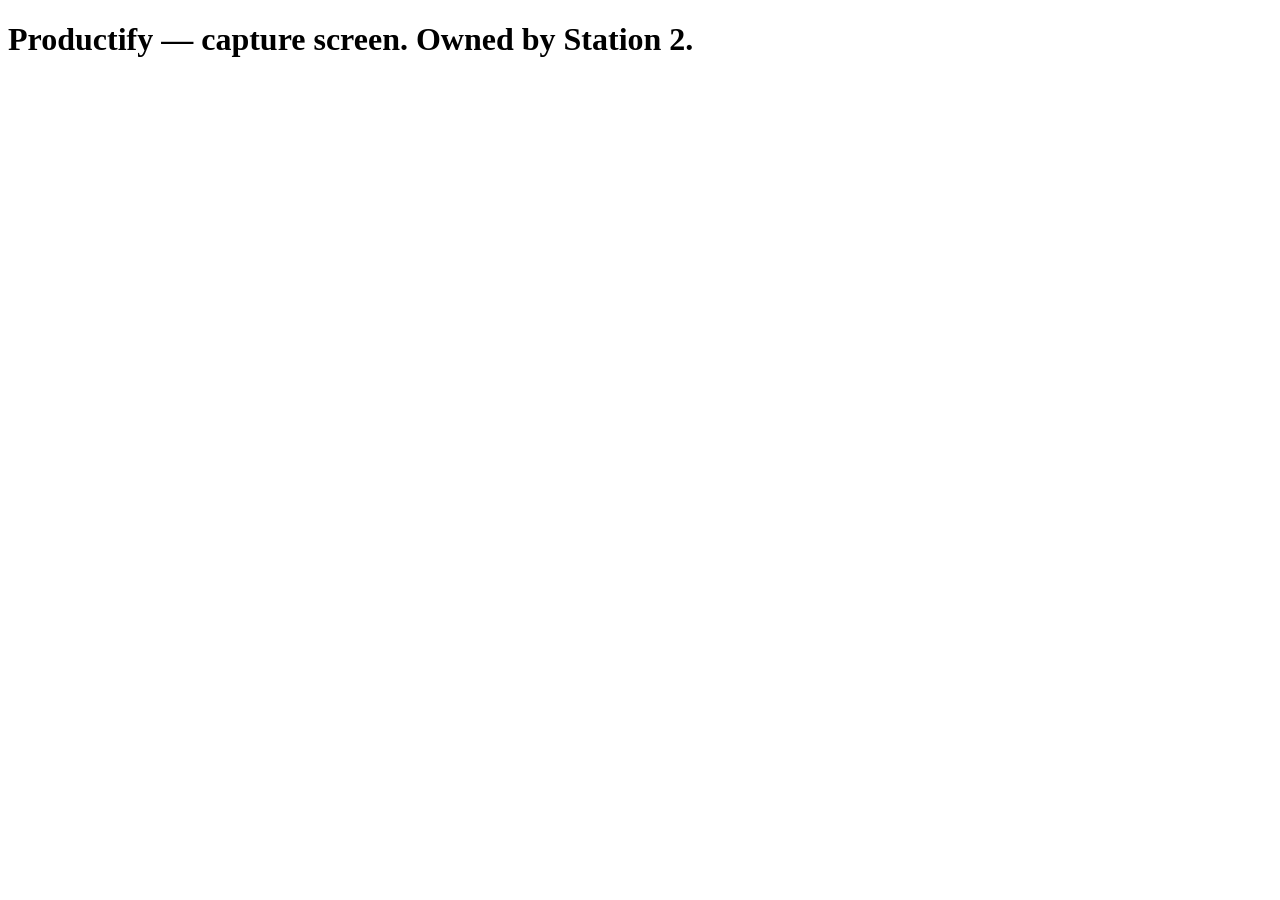
==== web/index.html @ 103e4444 "add fastapi scaffold, config, models and storage" ====
<!doctype html>
<html lang="en">
  <head>
    <meta charset="utf-8" />
    <meta name="viewport" content="width=device-width, initial-scale=1" />
    <title>Productify</title>
  </head>
  <body>
    <h1>Productify — capture screen. Owned by Station 2.</h1>
  </body>
</html>
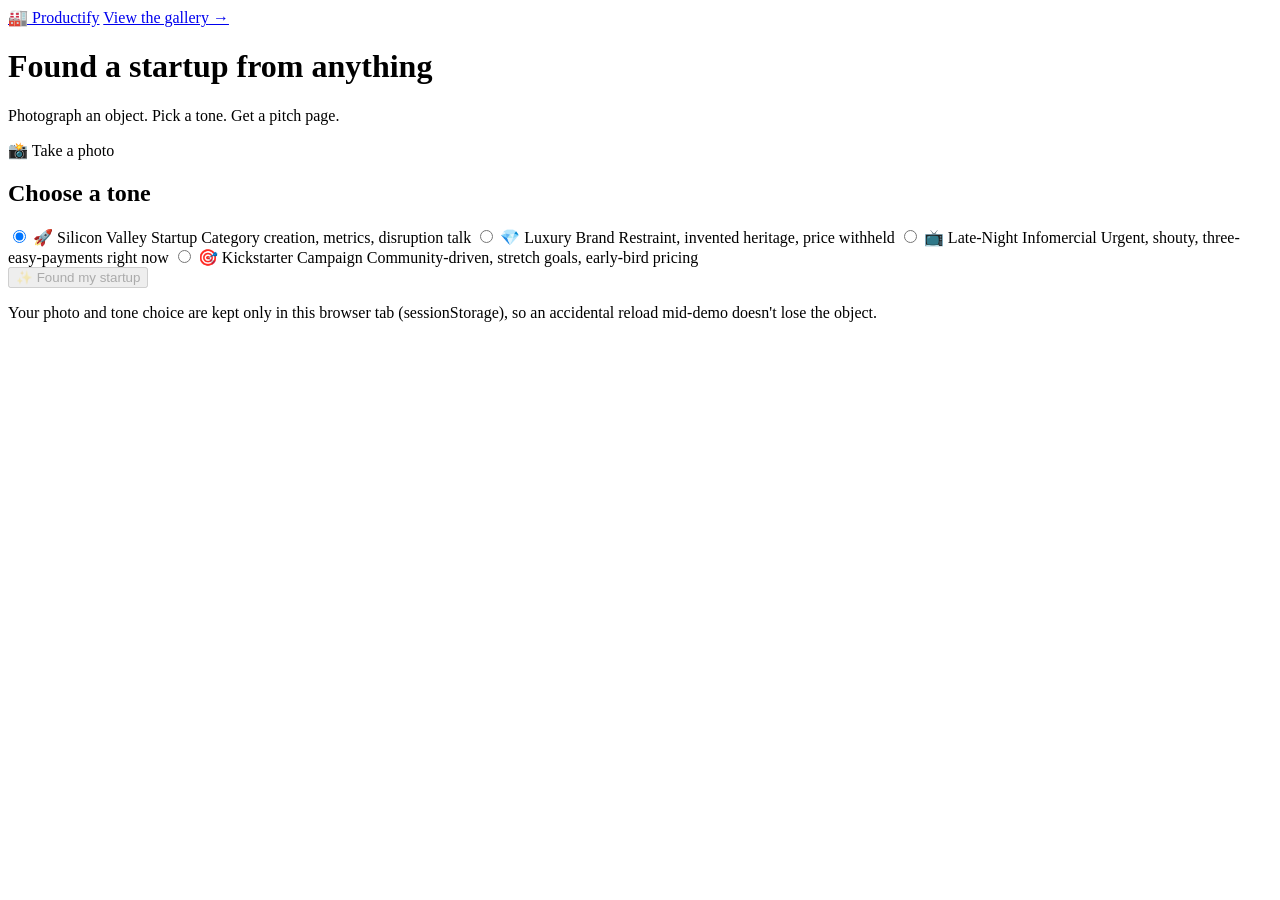
==== commit 1dce241e: "add html features" ====
--- a/web/index.html
+++ b/web/index.html
@@ -1,11 +1,131 @@
-<!doctype html>
+<!DOCTYPE html>
 <html lang="en">
-  <head>
-    <meta charset="utf-8" />
-    <meta name="viewport" content="width=device-width, initial-scale=1" />
-    <title>Productify</title>
-  </head>
-  <body>
-    <h1>Productify — capture screen. Owned by Station 2.</h1>
-  </body>
+<head>
+<meta charset="UTF-8">
+<meta name="viewport" content="width=device-width, initial-scale=1, viewport-fit=cover">
+<title>Productify — found a startup</title>
+<script>
+  // Apply presenter mode (?presenter=1) before first paint so there is no
+  // flash of the normal layout. See style.css .presenter-hide / html.presenter-mode.
+  (function () {
+    try {
+      var params = new URLSearchParams(location.search);
+      if (params.get("presenter") === "1") {
+        document.documentElement.classList.add("presenter-mode");
+      }
+    } catch (e) {
+      /* URLSearchParams missing on some very old browser: presenter mode just won't engage */
+    }
+  })();
+</script>
+<link rel="stylesheet" href="/static/style.css">
+</head>
+<body>
+<div class="page">
+
+  <header class="topbar presenter-hide" id="topbar">
+    <a href="/" class="brand-mark">🏭 Productify</a>
+    <a href="/gallery.html" class="counter-link" id="counter-link">
+      <span id="counter-text">View the gallery</span><span aria-hidden="true"> →</span>
+    </a>
+  </header>
+
+  <main class="main">
+    <h1 class="page-title presenter-hide">Found a startup from anything</h1>
+    <p class="page-sub presenter-hide">Photograph an object. Pick a tone. Get a pitch page.</p>
+
+    <section class="card photo-section" aria-label="Photo">
+      <div class="preview-frame" id="preview-frame">
+        <img id="preview-img" alt="Preview of your photo" hidden>
+        <label class="capture-label" id="capture-label" for="photo-input">
+          <span class="capture-icon" aria-hidden="true">📸</span>
+          <span>Take a photo</span>
+        </label>
+      </div>
+      <input type="file" id="photo-input" accept="image/*" capture="environment" hidden>
+      <div class="photo-controls" id="photo-controls" hidden>
+        <button type="button" id="choose-another-btn" class="btn btn-ghost">Choose another</button>
+        <span class="size-note presenter-hide" id="size-note"></span>
+      </div>
+    </section>
+
+    <section class="card tone-section" aria-label="Choose a tone">
+      <h2 class="section-title presenter-hide">Choose a tone</h2>
+      <div class="tone-grid" role="radiogroup" aria-label="Pitch tone" id="tone-grid">
+
+        <label class="tone-card" data-tone="vc">
+          <input class="tone-radio" type="radio" name="tone" value="vc" checked aria-label="Silicon Valley Startup">
+          <span class="tone-card-body">
+            <span class="tone-emoji" aria-hidden="true">🚀</span>
+            <span class="tone-name">Silicon Valley Startup</span>
+            <span class="tone-desc">Category creation, metrics, disruption talk</span>
+          </span>
+        </label>
+
+        <label class="tone-card" data-tone="luxury">
+          <input class="tone-radio" type="radio" name="tone" value="luxury" aria-label="Luxury Brand">
+          <span class="tone-card-body">
+            <span class="tone-emoji" aria-hidden="true">💎</span>
+            <span class="tone-name">Luxury Brand</span>
+            <span class="tone-desc">Restraint, invented heritage, price withheld</span>
+          </span>
+        </label>
+
+        <label class="tone-card" data-tone="infomercial">
+          <input class="tone-radio" type="radio" name="tone" value="infomercial" aria-label="Late-Night Infomercial">
+          <span class="tone-card-body">
+            <span class="tone-emoji" aria-hidden="true">📺</span>
+            <span class="tone-name">Late-Night Infomercial</span>
+            <span class="tone-desc">Urgent, shouty, three-easy-payments right now</span>
+          </span>
+        </label>
+
+        <label class="tone-card" data-tone="kickstarter">
+          <input class="tone-radio" type="radio" name="tone" value="kickstarter" aria-label="Kickstarter Campaign">
+          <span class="tone-card-body">
+            <span class="tone-emoji" aria-hidden="true">🎯</span>
+            <span class="tone-name">Kickstarter Campaign</span>
+            <span class="tone-desc">Community-driven, stretch goals, early-bird pricing</span>
+          </span>
+        </label>
+
+      </div>
+    </section>
+
+    <button type="button" id="submit-btn" class="btn btn-primary btn-block btn-big" disabled>✨ Found my startup</button>
+
+    <section class="card progress-card" id="progress-card" hidden aria-live="polite">
+      <ol class="progress-steps" id="progress-steps">
+        <li data-step="0" class="is-pending"><span class="step-marker" aria-hidden="true"></span><span>Looking at your object</span></li>
+        <li data-step="1" class="is-pending"><span class="step-marker" aria-hidden="true"></span><span>Inventing the company</span></li>
+        <li data-step="2" class="is-pending"><span class="step-marker" aria-hidden="true"></span><span>Designing the brand</span></li>
+        <li data-step="3" class="is-pending"><span class="step-marker" aria-hidden="true"></span><span>Publishing the page</span></li>
+      </ol>
+    </section>
+
+    <section class="card result-card" id="result-card" hidden aria-live="polite">
+      <h2 id="result-brand"></h2>
+      <p id="result-tagline" class="muted" hidden></p>
+      <p id="logo-status-note" class="muted small" hidden></p>
+      <div class="actions">
+        <a id="open-pitch-link" class="btn btn-primary" target="_blank" rel="noopener">Open the pitch</a>
+        <button type="button" id="try-another-btn" class="btn btn-ghost">Try another tone</button>
+      </div>
+    </section>
+
+    <section class="card error-card" id="error-card" hidden role="alert">
+      <p id="error-message"></p>
+      <button type="button" id="retry-btn" class="btn btn-ghost" hidden>Retry</button>
+    </section>
+
+    <p class="privacy-note presenter-hide" id="privacy-note">
+      Your photo and tone choice are kept only in this browser tab (sessionStorage), so an
+      accidental reload mid-demo doesn't lose the object.
+    </p>
+  </main>
+</div>
+
+<script src="/static/tones.js"></script>
+<script src="/static/app.js"></script>
+</body>
 </html>
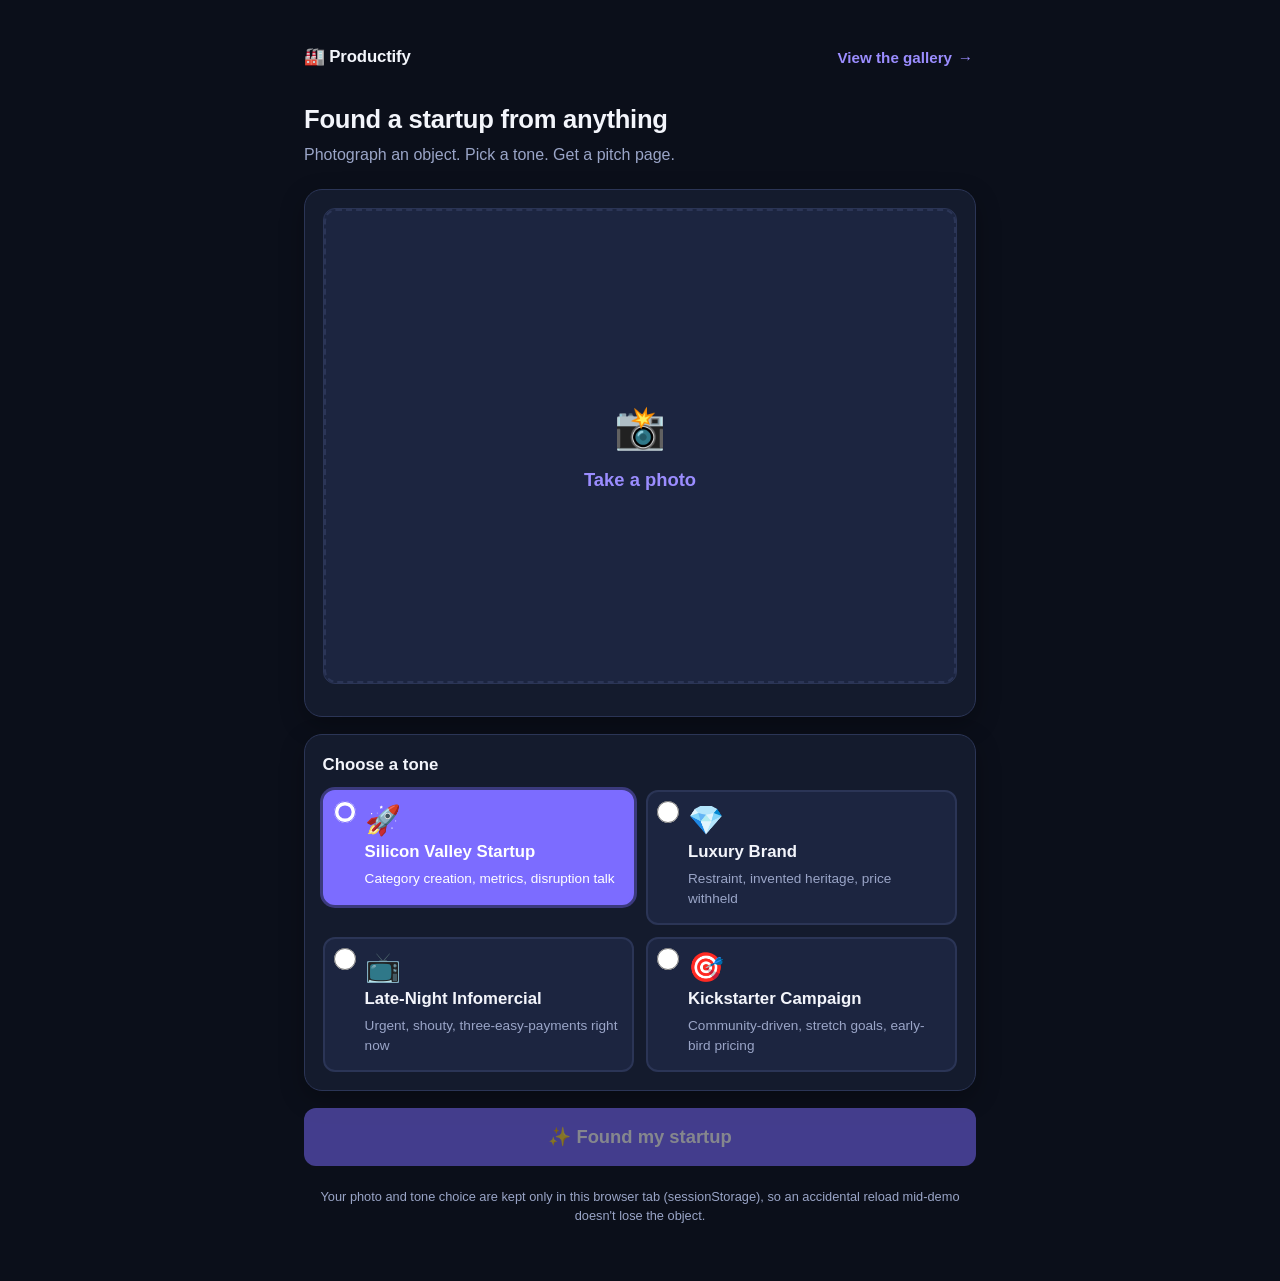
==== commit 48472543: "fix contract field names, relative asset paths and contrast floors" ====
--- a/web/index.html
+++ b/web/index.html
@@ -18,14 +18,14 @@
     }
   })();
 </script>
-<link rel="stylesheet" href="/static/style.css">
+<link rel="stylesheet" href="static/style.css">
 </head>
 <body>
 <div class="page">
 
   <header class="topbar presenter-hide" id="topbar">
-    <a href="/" class="brand-mark">🏭 Productify</a>
-    <a href="/gallery.html" class="counter-link" id="counter-link">
+    <a href="index.html" class="brand-mark">🏭 Productify</a>
+    <a href="gallery.html" class="counter-link" id="counter-link">
       <span id="counter-text">View the gallery</span><span aria-hidden="true"> →</span>
     </a>
   </header>
@@ -125,7 +125,7 @@
   </main>
 </div>
 
-<script src="/static/tones.js"></script>
-<script src="/static/app.js"></script>
+<script src="static/tones.js"></script>
+<script src="static/app.js"></script>
 </body>
 </html>
--- a/web/static/style.css
+++ b/web/static/style.css
@@ -0,0 +1,674 @@
+/* Productify — shared styles for index.html and gallery.html.
+   Single dark theme tuned for a hackathon demo: high contrast, big tap
+   targets, readable from a few metres away when projected. */
+
+/* ============ Reset ============ */
+*,
+*::before,
+*::after {
+  box-sizing: border-box;
+}
+html,
+body {
+  margin: 0;
+  padding: 0;
+}
+img {
+  max-width: 100%;
+  display: block;
+}
+/* The JS toggles visibility with the `hidden` attribute throughout. Any later
+   `display` rule would silently beat it, so pin it here once. */
+[hidden] {
+  display: none !important;
+}
+button {
+  font: inherit;
+}
+a {
+  color: inherit;
+}
+ol,
+ul {
+  margin: 0;
+  padding: 0;
+  list-style: none;
+}
+h1,
+h2,
+h3,
+p {
+  margin: 0;
+}
+
+/* ============ Tokens ============ */
+:root {
+  --bg: #0b0f1a;
+  --surface: #141b2d;
+  --surface-2: #1c2540;
+  --border: #2b3556;
+  --text: #f3f5fb;
+  --muted: #9aa5c7;
+  --accent: #7c6cff;
+  --accent-strong: #9b8dff;
+  --accent-contrast: #ffffff;
+  --success: #2fbf71;
+  --danger: #ff6b6b;
+  --warn: #ffb648;
+  --highlight-bg: rgba(124, 108, 255, 0.18);
+  --highlight-bg-strong: rgba(124, 108, 255, 0.38);
+  --radius-lg: 18px;
+  --radius-md: 12px;
+  --radius-sm: 8px;
+  --shadow-card: 0 8px 24px rgba(0, 0, 0, 0.28);
+  --font-body: -apple-system, BlinkMacSystemFont, "Segoe UI", Roboto, Helvetica,
+    Arial, sans-serif;
+}
+
+/* Presenter mode (?presenter=1) scales the whole rem-based layout ~1.4x. */
+html {
+  font-size: 100%;
+}
+html.presenter-mode {
+  font-size: 140%;
+}
+
+body {
+  background: var(--bg);
+  color: var(--text);
+  font-family: var(--font-body);
+  line-height: 1.45;
+  -webkit-font-smoothing: antialiased;
+  min-height: 100vh;
+}
+
+a:focus-visible,
+button:focus-visible,
+input:focus-visible,
+.chip:focus-visible {
+  outline: 3px solid var(--accent-strong);
+  outline-offset: 2px;
+}
+
+.page {
+  max-width: 720px;
+  margin: 0 auto;
+  padding: 1rem 1.1rem 3rem;
+}
+
+/* ============ Topbar ============ */
+.topbar {
+  display: flex;
+  align-items: center;
+  justify-content: space-between;
+  gap: 0.75rem;
+  padding: 0.6rem 0 1.2rem;
+  flex-wrap: wrap;
+}
+.brand-mark {
+  font-weight: 800;
+  font-size: 1.05rem;
+  letter-spacing: -0.01em;
+  text-decoration: none;
+  color: var(--text);
+}
+.counter-link {
+  display: inline-flex;
+  align-items: center;
+  gap: 0.35rem;
+  color: var(--accent-strong);
+  text-decoration: none;
+  font-weight: 600;
+  font-size: 0.95rem;
+  min-height: 48px;
+  padding: 0.4rem 0.2rem;
+}
+.counter-link:hover,
+.counter-link:focus-visible {
+  text-decoration: underline;
+}
+
+/* ============ Headings ============ */
+.page-title {
+  font-size: 1.6rem;
+  font-weight: 800;
+  margin-bottom: 0.35rem;
+  letter-spacing: -0.01em;
+}
+.page-sub {
+  color: var(--muted);
+  margin-bottom: 1.4rem;
+  font-size: 1rem;
+}
+.section-title {
+  font-size: 1.05rem;
+  font-weight: 700;
+  margin-bottom: 0.8rem;
+  color: var(--text);
+}
+
+/* ============ Card shell ============ */
+.card {
+  background: var(--surface);
+  border: 1px solid var(--border);
+  border-radius: var(--radius-lg);
+  padding: 1.1rem;
+  margin-bottom: 1.1rem;
+  box-shadow: var(--shadow-card);
+}
+
+/* ============ Photo capture ============ */
+.preview-frame {
+  position: relative;
+  width: 100%;
+  aspect-ratio: 4 / 3;
+  border-radius: var(--radius-md);
+  overflow: hidden;
+  background: var(--surface-2);
+  border: 1px solid var(--border);
+  margin-bottom: 0.9rem;
+}
+.preview-frame img {
+  width: 100%;
+  height: 100%;
+  object-fit: cover;
+}
+.preview-frame:not(.has-photo) img {
+  display: none;
+}
+.capture-label {
+  position: absolute;
+  inset: 0;
+  display: flex;
+  flex-direction: column;
+  align-items: center;
+  justify-content: center;
+  gap: 0.5rem;
+  cursor: pointer;
+  color: var(--accent-strong);
+  font-weight: 700;
+  font-size: 1.15rem;
+  border: 2px dashed var(--border);
+  border-radius: var(--radius-md);
+  text-align: center;
+  padding: 1rem;
+}
+.preview-frame.has-photo .capture-label {
+  display: none;
+}
+.capture-icon {
+  font-size: 2.6rem;
+}
+
+.photo-controls {
+  display: flex;
+  align-items: center;
+  justify-content: space-between;
+  gap: 0.75rem;
+  flex-wrap: wrap;
+}
+.size-note {
+  color: var(--muted);
+  font-size: 0.82rem;
+}
+
+/* ============ Buttons ============ */
+.btn {
+  display: inline-flex;
+  align-items: center;
+  justify-content: center;
+  min-height: 48px;
+  padding: 0.55rem 1.1rem;
+  border-radius: var(--radius-md);
+  border: 1px solid transparent;
+  font-weight: 700;
+  font-size: 0.98rem;
+  cursor: pointer;
+  text-decoration: none;
+  user-select: none;
+}
+@media (prefers-reduced-motion: no-preference) {
+  .btn {
+    transition: filter 0.15s ease, background-color 0.15s ease;
+  }
+}
+.btn:active {
+  filter: brightness(0.92);
+}
+.btn-primary {
+  background: var(--accent);
+  color: var(--accent-contrast);
+}
+.btn-primary:hover {
+  background: var(--accent-strong);
+}
+.btn-ghost {
+  background: transparent;
+  color: var(--text);
+  border-color: var(--border);
+}
+.btn-ghost:hover {
+  border-color: var(--accent-strong);
+}
+.btn-block {
+  width: 100%;
+}
+.btn-big {
+  font-size: 1.15rem;
+  padding: 0.9rem 1.2rem;
+}
+.btn-small {
+  /* Visually compact but still a full 48px tap target, per the mobile
+     tap-target rule applied consistently across both pages. */
+  font-size: 0.85rem;
+  min-height: 48px;
+  padding: 0.4rem 0.8rem;
+}
+.btn:disabled {
+  opacity: 0.5;
+  cursor: not-allowed;
+  filter: none;
+}
+
+/* ============ Tone cards (radio semantics via real <input type=radio>) ============ */
+.tone-grid {
+  display: grid;
+  grid-template-columns: repeat(auto-fit, minmax(220px, 1fr));
+  gap: 0.75rem;
+}
+.tone-card {
+  position: relative;
+  display: block;
+  cursor: pointer;
+}
+.tone-radio {
+  position: absolute;
+  top: 0.7rem;
+  left: 0.7rem;
+  width: 22px;
+  height: 22px;
+  margin: 0;
+  accent-color: var(--accent);
+  z-index: 1;
+}
+.tone-card-body {
+  display: flex;
+  flex-direction: column;
+  gap: 0.3rem;
+  min-height: 48px;
+  border: 2px solid var(--border);
+  border-radius: var(--radius-md);
+  background: var(--surface-2);
+  padding: 0.9rem 0.9rem 0.9rem 2.5rem;
+}
+.tone-emoji {
+  font-size: 1.8rem;
+  line-height: 1;
+}
+.tone-name {
+  font-size: 1.05rem;
+  font-weight: 800;
+}
+.tone-desc {
+  font-size: 0.85rem;
+  color: var(--muted);
+}
+
+.tone-radio:checked + .tone-card-body {
+  border-color: var(--accent);
+  background: var(--accent);
+  box-shadow: 0 0 0 3px var(--highlight-bg-strong);
+}
+.tone-radio:checked + .tone-card-body .tone-name,
+.tone-radio:checked + .tone-card-body .tone-desc {
+  color: #ffffff;
+}
+.tone-radio:focus-visible + .tone-card-body {
+  outline: 3px solid var(--accent-strong);
+  outline-offset: 2px;
+}
+
+/* Presenter mode: scale the tone cards up a bit further so they read from
+   the back of a room, per spec item 11. */
+html.presenter-mode .tone-emoji {
+  font-size: 2.3rem;
+}
+html.presenter-mode .tone-name {
+  font-size: 1.25rem;
+}
+
+/* ============ Progress steps ============ */
+.progress-steps {
+  display: flex;
+  flex-direction: column;
+  gap: 0.7rem;
+}
+.progress-steps li {
+  display: flex;
+  align-items: center;
+  gap: 0.7rem;
+  color: var(--muted);
+  font-weight: 600;
+  font-size: 0.98rem;
+}
+.step-marker {
+  width: 22px;
+  height: 22px;
+  border-radius: 50%;
+  border: 2px solid var(--border);
+  flex-shrink: 0;
+  display: inline-flex;
+  align-items: center;
+  justify-content: center;
+  font-size: 0.7rem;
+}
+.progress-steps li.is-active {
+  color: var(--text);
+}
+.progress-steps li.is-active .step-marker {
+  border-color: var(--accent);
+  background: var(--accent);
+}
+@media (prefers-reduced-motion: no-preference) {
+  .progress-steps li.is-active .step-marker {
+    animation: pulse-dot 1.1s ease-in-out infinite;
+  }
+}
+@keyframes pulse-dot {
+  0%,
+  100% {
+    box-shadow: 0 0 0 0 var(--highlight-bg-strong);
+  }
+  50% {
+    box-shadow: 0 0 0 6px var(--highlight-bg);
+  }
+}
+.progress-steps li.is-done {
+  color: var(--success);
+}
+.progress-steps li.is-done .step-marker {
+  border-color: var(--success);
+  background: var(--success);
+}
+.progress-steps li.is-done .step-marker::after {
+  content: "✓";
+  color: #fff;
+}
+
+/* ============ Result / error panels ============ */
+.result-card .actions {
+  display: flex;
+  gap: 0.75rem;
+  flex-wrap: wrap;
+  margin-top: 0.9rem;
+}
+.muted {
+  color: var(--muted);
+}
+.small {
+  font-size: 0.85rem;
+}
+.error-card {
+  border-color: var(--danger);
+}
+.error-card p {
+  margin-bottom: 0.8rem;
+  color: var(--text);
+}
+
+.privacy-note {
+  color: var(--muted);
+  font-size: 0.8rem;
+  text-align: center;
+  margin-top: 1.4rem;
+}
+
+/* ============ Presenter mode ============ */
+html.presenter-mode .presenter-hide {
+  display: none !important;
+}
+
+/* ============ Gallery: hero counter ============ */
+.hero-counter {
+  text-align: center;
+  padding: 1.6rem 0 1rem;
+}
+.hero-counter-number {
+  font-size: clamp(3.2rem, 14vw, 6.5rem);
+  font-weight: 900;
+  line-height: 1;
+  color: var(--accent-strong);
+  letter-spacing: -0.02em;
+}
+.hero-counter-label {
+  font-size: 1.1rem;
+  color: var(--muted);
+  font-weight: 600;
+  margin-top: 0.2rem;
+}
+
+/* ============ Gallery: filter chips ============ */
+.chips {
+  display: flex;
+  gap: 0.5rem;
+  flex-wrap: wrap;
+  margin-bottom: 1.2rem;
+}
+.chip {
+  display: inline-flex;
+  align-items: center;
+  gap: 0.4rem;
+  min-height: 48px;
+  padding: 0.4rem 0.9rem;
+  border-radius: 999px;
+  border: 1px solid var(--border);
+  background: var(--surface);
+  color: var(--text);
+  font-weight: 600;
+  font-size: 0.88rem;
+  cursor: pointer;
+}
+.chip.is-active {
+  background: var(--accent);
+  border-color: var(--accent);
+  color: #fff;
+}
+.chip-count {
+  background: rgba(255, 255, 255, 0.15);
+  border-radius: 999px;
+  padding: 0.05rem 0.5rem;
+  font-size: 0.8rem;
+}
+
+.gallery-status {
+  background: var(--surface);
+  border: 1px solid var(--danger);
+  color: var(--text);
+  padding: 0.8rem 1rem;
+  border-radius: var(--radius-md);
+  margin-bottom: 1rem;
+}
+.gallery-status .btn {
+  margin-top: 0.6rem;
+}
+
+/* ============ Gallery: grid + cards ============ */
+.gallery-grid {
+  display: grid;
+  grid-template-columns: repeat(auto-fill, minmax(240px, 1fr));
+  gap: 1rem;
+}
+.gallery-grid.is-empty {
+  grid-template-columns: 1fr;
+}
+
+.gallery-card {
+  background: var(--surface);
+  border: 1px solid var(--border);
+  border-radius: var(--radius-lg);
+  overflow: hidden;
+  display: flex;
+  flex-direction: column;
+}
+@media (prefers-reduced-motion: no-preference) {
+  .gallery-card {
+    transition: background-color 0.3s ease, border-color 0.3s ease;
+  }
+}
+.gallery-card.is-new {
+  background-color: var(--highlight-bg);
+  border-color: var(--accent);
+}
+@media (prefers-reduced-motion: no-preference) {
+  .gallery-card.is-new {
+    animation: card-pop 1.6s ease;
+  }
+}
+@keyframes card-pop {
+  0% {
+    background-color: var(--highlight-bg-strong);
+  }
+  100% {
+    background-color: var(--highlight-bg);
+  }
+}
+
+.thumb-frame {
+  width: 100%;
+  aspect-ratio: 4 / 3;
+  background: var(--surface-2);
+}
+.thumb-frame img {
+  width: 100%;
+  height: 100%;
+  object-fit: cover;
+}
+/* Stands in for a thumbnail that failed to load, so the card still reads as a
+   card instead of showing a broken-image glyph. */
+.thumb-frame-empty {
+  display: grid;
+  place-items: center;
+  background: linear-gradient(135deg, var(--surface-2), var(--surface-1));
+}
+.thumb-frame-empty::after {
+  content: "🏭";
+  font-size: 2rem;
+  opacity: 0.35;
+}
+
+.gallery-card-body {
+  padding: 0.9rem;
+  display: flex;
+  flex-direction: column;
+  gap: 0.4rem;
+  flex: 1;
+}
+.gallery-card-top {
+  display: flex;
+  align-items: flex-start;
+  justify-content: space-between;
+  gap: 0.5rem;
+}
+.gallery-brand {
+  font-size: 1.05rem;
+  font-weight: 800;
+}
+.tone-badge {
+  font-size: 0.72rem;
+  font-weight: 700;
+  white-space: nowrap;
+  padding: 0.2rem 0.55rem;
+  border-radius: 999px;
+  background: var(--surface-2);
+  color: var(--muted);
+  border: 1px solid var(--border);
+}
+.tone-badge-vc {
+  color: #b7aeff;
+  border-color: #7c6cff;
+}
+.tone-badge-luxury {
+  color: #e8cf7a;
+  border-color: #d4af37;
+}
+.tone-badge-infomercial {
+  color: #ff9d91;
+  border-color: #ff6b5b;
+}
+.tone-badge-kickstarter {
+  color: #7fe3ac;
+  border-color: #2fbf71;
+}
+
+.gallery-tagline {
+  color: var(--muted);
+  font-size: 0.9rem;
+  flex: 1;
+}
+.gallery-time {
+  color: var(--muted);
+  font-size: 0.78rem;
+}
+.gallery-actions {
+  display: flex;
+  gap: 0.5rem;
+  margin-top: 0.4rem;
+  flex-wrap: wrap;
+}
+
+/* ============ Gallery: skeleton loading state ============ */
+.skeleton-block,
+.skeleton-line {
+  background: var(--surface-2);
+  border-radius: 6px;
+}
+.skeleton-line {
+  height: 0.9rem;
+  margin: 0.3rem 0;
+}
+.skeleton .gallery-card-body {
+  padding: 0.9rem;
+}
+.w-70 {
+  width: 70%;
+}
+.w-40 {
+  width: 40%;
+}
+.w-90 {
+  width: 90%;
+}
+@media (prefers-reduced-motion: no-preference) {
+  .skeleton .skeleton-block,
+  .skeleton .skeleton-line {
+    animation: skeleton-pulse 1.3s ease-in-out infinite;
+  }
+}
+@keyframes skeleton-pulse {
+  0%,
+  100% {
+    opacity: 0.55;
+  }
+  50% {
+    opacity: 1;
+  }
+}
+
+/* ============ Gallery: empty state ============ */
+.empty-state {
+  text-align: center;
+  padding: 3rem 1rem;
+  color: var(--muted);
+  grid-column: 1 / -1;
+}
+.empty-emoji {
+  font-size: 2.6rem;
+  margin-bottom: 0.6rem;
+}
+
+/* ============ Responsive ============ */
+@media (min-width: 640px) {
+  .page {
+    padding: 1.5rem 1.5rem 3.5rem;
+  }
+}
